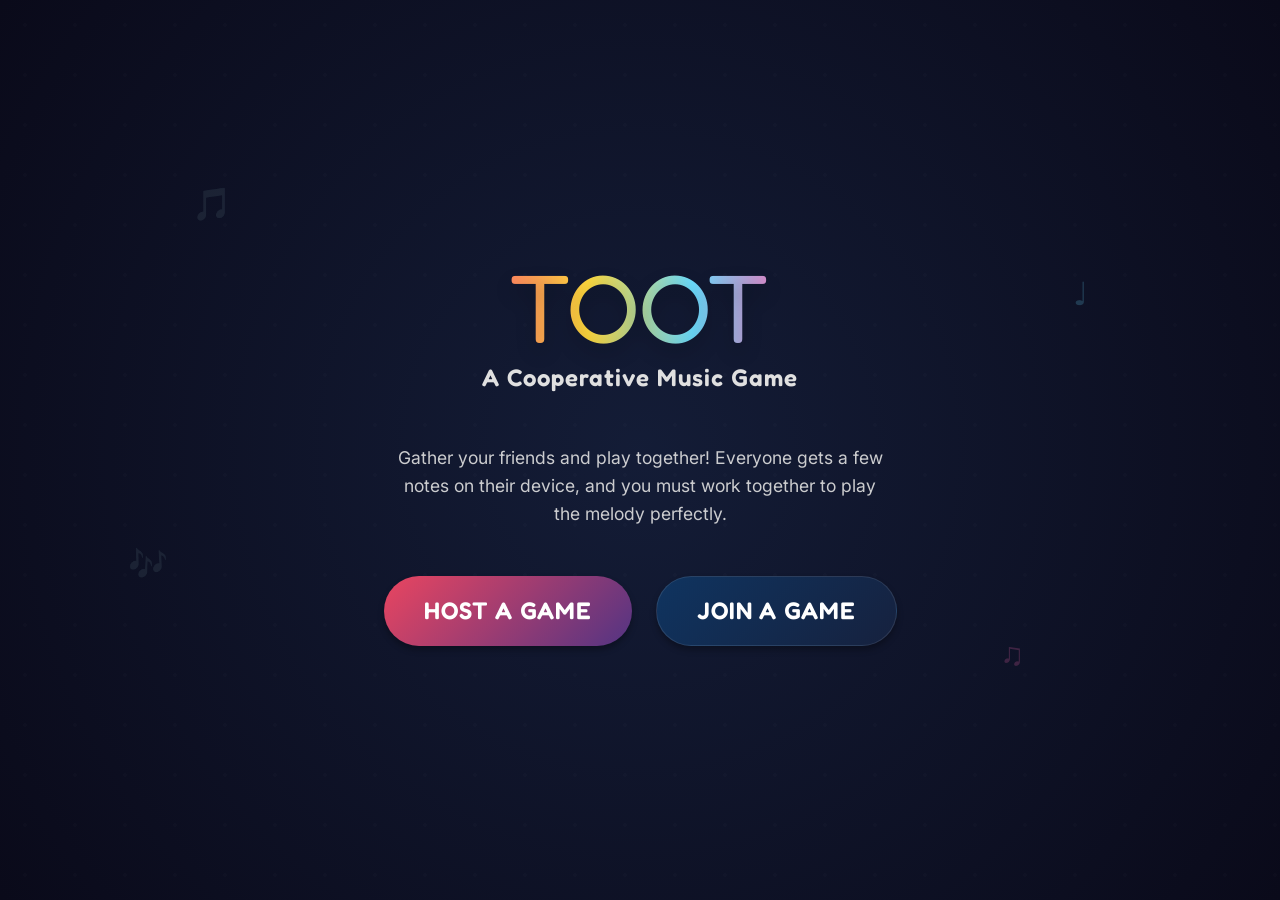
==== index.html @ 62890265 "Initial commit: Toot cooperative music game MVP" ====
<!DOCTYPE html>
<html lang="en">
<head>
  <meta charset="UTF-8">
  <meta name="viewport" content="width=device-width, initial-scale=1.0">
  <title>TOOT - A Cooperative Music Game</title>
  
  <!-- Google Fonts for Typography -->
  <link rel="preconnect" href="https://fonts.googleapis.com">
  <link rel="preconnect" href="https://fonts.gstatic.com" crossorigin>
  <link href="https://fonts.googleapis.com/css2?family=Fredoka+One&family=Inter:wght@400;600&display=swap" rel="stylesheet">
  
  <link rel="stylesheet" href="css/common.css">
  
  <style>
    /* Specific styles for Landing Page */
    .landing-container {
      flex: 1;
      display: flex;
      flex-direction: column;
      align-items: center;
      justify-content: center;
      padding: 2rem;
      text-align: center;
      z-index: 1; /* Above animated background */
    }

    .title-wrapper {
      margin-bottom: 1rem;
      animation: float 4s ease-in-out infinite;
    }

    @keyframes float {
      0% { transform: translateY(0px); }
      50% { transform: translateY(-10px); }
      100% { transform: translateY(0px); }
    }

    .game-title {
      font-size: 6rem;
      font-weight: 400; /* Fredoka One is already thick */
      margin: 0;
      background: linear-gradient(to right, var(--note-c), var(--note-e), var(--note-g), var(--note-c5));
      -webkit-background-clip: text;
      -webkit-text-fill-color: transparent;
      text-shadow: 0 10px 20px rgba(0,0,0,0.2);
      line-height: 1.1;
      letter-spacing: 2px;
    }

    .game-subtitle {
      font-size: 1.5rem;
      color: var(--text-primary);
      margin-bottom: 2rem;
      font-weight: 600;
      letter-spacing: 1px;
    }

    .description {
      max-width: 500px;
      font-size: 1.1rem;
      color: var(--text-primary);
      opacity: 0.9;
      margin-bottom: 3rem;
      line-height: 1.6;
    }

    .action-buttons {
      display: flex;
      gap: 1.5rem;
      flex-wrap: wrap;
      justify-content: center;
    }

    /* Small musical notes decoration */
    .note-deco {
      position: absolute;
      font-size: 2rem;
      opacity: 0.2;
      animation: float-note 6s ease-in-out infinite;
      z-index: -1;
    }

    .note-1 { top: 20%; left: 15%; color: var(--note-c); animation-delay: 0s; }
    .note-2 { top: 60%; left: 10%; color: var(--note-e); animation-delay: 1s; }
    .note-3 { top: 30%; right: 15%; color: var(--note-g); animation-delay: 2s; }
    .note-4 { top: 70%; right: 20%; color: var(--note-c5); animation-delay: 3s; }

    @keyframes float-note {
      0% { transform: translateY(0) rotate(0deg); opacity: 0.1; }
      50% { transform: translateY(-20px) rotate(15deg); opacity: 0.3; }
      100% { transform: translateY(0) rotate(0deg); opacity: 0.1; }
    }

    @media (max-width: 768px) {
      .game-title { font-size: 4rem; }
      .game-subtitle { font-size: 1.2rem; }
      .description { font-size: 1rem; }
      .action-buttons { flex-direction: column; width: 100%; max-width: 300px; }
      .btn { width: 100%; }
    }
  </style>
</head>
<body>

  <!-- Decorative Background Notes -->
  <div class="note-deco note-1">🎵</div>
  <div class="note-deco note-2">🎶</div>
  <div class="note-deco note-3">♩</div>
  <div class="note-deco note-4">♫</div>

  <main class="landing-container">
    <div class="title-wrapper">
      <h1 class="game-title">TOOT</h1>
      <h2 class="game-subtitle">A Cooperative Music Game</h2>
    </div>

    <p class="description">
      Gather your friends and play together! Everyone gets a few notes on their device, and you must work together to play the melody perfectly.
    </p>

    <div class="action-buttons">
      <a href="host.html" class="btn btn-primary btn-large">Host a Game</a>
      <a href="play.html" class="btn btn-secondary btn-large">Join a Game</a>
    </div>
  </main>

</body>
</html>
---- css/common.css ----
:root {
  /* Color Palette */
  --bg-dark: #0a0a1a;
  --bg-card: #1a1a2e;
  --bg-surface: #16213e;
  
  --text-primary: #e0e0e0;
  --text-bright: #ffffff;
  
  --accent-1: #e94560;
  --accent-2: #533483;
  --accent-3: #0f3460;
  
  --success: #00d68f;
  --fail: #ff6b6b;
  --warning: #ffd93d;

  /* Note Colors */
  --note-c: #ff6b6b;
  --note-cs: #ff856b; /* C# */
  --note-d: #ffa06b;
  --note-ds: #ffbc6b; /* D# */
  --note-e: #ffd93d;
  --note-f: #6bff8d;
  --note-fs: #1abc9c; /* F# */
  --note-g: #6bddff;
  --note-gs: #9b59b6; /* G# */
  --note-a: #6b8dff;
  --note-as: #a06bff; /* A# */
  --note-b: #c46bff;
  --note-c5: #ff6bb5;

  /* Fonts */
  --font-primary: 'Inter', -apple-system, BlinkMacSystemFont, 'Segoe UI', Roboto, Helvetica, Arial, sans-serif;
  --font-display: 'Fredoka One', 'Baloo 2', 'Inter', sans-serif; /* Playful display fonts */
}

/* Reset / Normalize */
*, *::before, *::after {
  box-sizing: border-box;
}

body, h1, h2, h3, h4, p, ul, ol, li, figure, figcaption, blockquote, dl, dd {
  margin: 0;
  padding: 0;
}

body {
  font-family: var(--font-primary);
  background-color: var(--bg-dark);
  color: var(--text-primary);
  line-height: 1.5;
  min-height: 100vh;
  display: flex;
  flex-direction: column;
  overflow-x: hidden;
  position: relative;
}

/* Subtle Animated Background Effect */
body::before {
  content: '';
  position: fixed;
  top: 0;
  left: 0;
  width: 100%;
  height: 100%;
  background: radial-gradient(circle at 50% 50%, var(--bg-surface) 0%, var(--bg-dark) 100%);
  opacity: 0.8;
  z-index: -2;
}

body::after {
  content: '';
  position: fixed;
  top: 0;
  left: 0;
  width: 200vw;
  height: 200vh;
  background-image: radial-gradient(rgba(255, 255, 255, 0.05) 2px, transparent 2px);
  background-size: 50px 50px;
  z-index: -1;
  animation: move-bg 60s linear infinite;
  opacity: 0.3;
}

@keyframes move-bg {
  0% { transform: translate(0, 0); }
  100% { transform: translate(-50px, -50px); }
}

/* Typography */
h1, h2, h3, h4, h5, h6 {
  font-family: var(--font-display);
  color: var(--text-bright);
  font-weight: 700;
  letter-spacing: 0.5px;
}

a {
  color: var(--accent-1);
  text-decoration: none;
  transition: color 0.2s ease;
}

a:hover {
  color: var(--note-c5);
}

/* Buttons */
.btn {
  display: inline-flex;
  align-items: center;
  justify-content: center;
  padding: 0.75rem 1.5rem;
  font-family: var(--font-display);
  font-size: 1.1rem;
  font-weight: 600;
  text-align: center;
  border: none;
  border-radius: 50px;
  cursor: pointer;
  transition: all 0.2s cubic-bezier(0.25, 0.8, 0.25, 1);
  background-color: var(--bg-card);
  color: var(--text-bright);
  box-shadow: 0 4px 6px rgba(0, 0, 0, 0.3);
  text-transform: uppercase;
  letter-spacing: 1px;
}

.btn:hover {
  transform: translateY(-2px);
  box-shadow: 0 6px 12px rgba(0, 0, 0, 0.4);
}

.btn:active {
  transform: translateY(1px);
  box-shadow: 0 2px 4px rgba(0, 0, 0, 0.3);
}

.btn-primary {
  background: linear-gradient(135deg, var(--accent-1), var(--accent-2));
  color: white;
}

.btn-secondary {
  background: linear-gradient(135deg, var(--accent-3), var(--bg-surface));
  color: white;
  border: 1px solid rgba(255, 255, 255, 0.1);
}

.btn-large {
  padding: 1rem 2.5rem;
  font-size: 1.5rem;
}

/* Utility Classes */
.text-center { text-align: center; }
.mt-1 { margin-top: 0.5rem; }
.mt-2 { margin-top: 1rem; }
.mt-3 { margin-top: 1.5rem; }
.mt-4 { margin-top: 2rem; }
.mb-1 { margin-bottom: 0.5rem; }
.mb-2 { margin-bottom: 1rem; }
.mb-3 { margin-bottom: 1.5rem; }
.mb-4 { margin-bottom: 2rem; }

.flex { display: flex; }
.flex-col { flex-direction: column; }
.items-center { align-items: center; }
.justify-center { justify-content: center; }
.gap-2 { gap: 1rem; }
.gap-3 { gap: 1.5rem; }
.gap-4 { gap: 2rem; }

/* Responsive */
@media (max-width: 768px) {
  .btn-large {
    padding: 0.875rem 2rem;
    font-size: 1.25rem;
  }
}
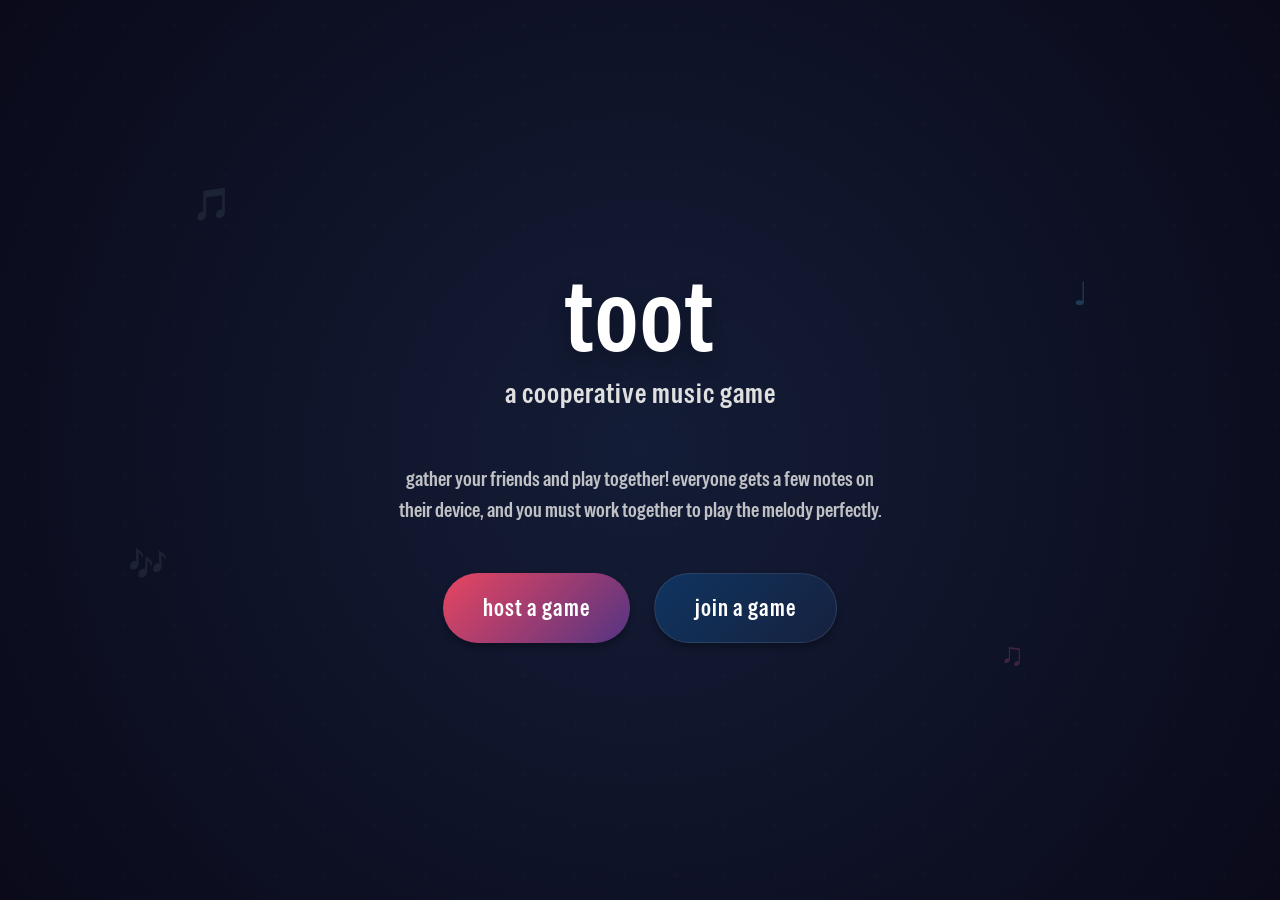
==== commit 3c1cf8b0: "Redesign Join screen to match template, apply Special Gothic font & lowercase across all screens" ====
--- a/index.html
+++ b/index.html
@@ -8,7 +8,7 @@
   <!-- Google Fonts for Typography -->
   <link rel="preconnect" href="https://fonts.googleapis.com">
   <link rel="preconnect" href="https://fonts.gstatic.com" crossorigin>
-  <link href="https://fonts.googleapis.com/css2?family=Fredoka+One&family=Inter:wght@400;600&display=swap" rel="stylesheet">
+  <link href="https://fonts.googleapis.com/css2?family=Special+Gothic+Condensed+One&display=swap" rel="stylesheet">
   
   <link rel="stylesheet" href="css/common.css">
   
@@ -37,32 +37,33 @@
     }
 
     .game-title {
-      font-size: 6rem;
-      font-weight: 400; /* Fredoka One is already thick */
+      font-size: 6.5rem;
+      font-weight: 400;
       margin: 0;
-      background: linear-gradient(to right, var(--note-c), var(--note-e), var(--note-g), var(--note-c5));
-      -webkit-background-clip: text;
-      -webkit-text-fill-color: transparent;
-      text-shadow: 0 10px 20px rgba(0,0,0,0.2);
+      color: #ffffff;
+      text-shadow: 0 10px 20px rgba(0,0,0,0.3);
       line-height: 1.1;
       letter-spacing: 2px;
+      text-transform: lowercase;
     }
 
     .game-subtitle {
-      font-size: 1.5rem;
+      font-size: 1.8rem;
       color: var(--text-primary);
       margin-bottom: 2rem;
-      font-weight: 600;
+      font-weight: 400;
       letter-spacing: 1px;
+      text-transform: lowercase;
     }
 
     .description {
       max-width: 500px;
-      font-size: 1.1rem;
+      font-size: 1.3rem;
       color: var(--text-primary);
-      opacity: 0.9;
+      opacity: 0.85;
       margin-bottom: 3rem;
-      line-height: 1.6;
+      line-height: 1.5;
+      text-transform: lowercase;
     }
 
     .action-buttons {
@@ -93,9 +94,9 @@
     }
 
     @media (max-width: 768px) {
-      .game-title { font-size: 4rem; }
-      .game-subtitle { font-size: 1.2rem; }
-      .description { font-size: 1rem; }
+      .game-title { font-size: 4.5rem; }
+      .game-subtitle { font-size: 1.4rem; }
+      .description { font-size: 1.1rem; }
       .action-buttons { flex-direction: column; width: 100%; max-width: 300px; }
       .btn { width: 100%; }
     }
@@ -111,17 +112,17 @@
 
   <main class="landing-container">
     <div class="title-wrapper">
-      <h1 class="game-title">TOOT</h1>
-      <h2 class="game-subtitle">A Cooperative Music Game</h2>
+      <h1 class="game-title">toot</h1>
+      <h2 class="game-subtitle">a cooperative music game</h2>
     </div>
 
     <p class="description">
-      Gather your friends and play together! Everyone gets a few notes on their device, and you must work together to play the melody perfectly.
+      gather your friends and play together! everyone gets a few notes on their device, and you must work together to play the melody perfectly.
     </p>
 
     <div class="action-buttons">
-      <a href="host.html" class="btn btn-primary btn-large">Host a Game</a>
-      <a href="play.html" class="btn btn-secondary btn-large">Join a Game</a>
+      <a href="host.html" class="btn btn-primary btn-large">host a game</a>
+      <a href="play.html" class="btn btn-secondary btn-large">join a game</a>
     </div>
   </main>
 
--- a/css/common.css
+++ b/css/common.css
@@ -1,3 +1,5 @@
+@import url('https://fonts.googleapis.com/css2?family=Special+Gothic+Condensed+One&display=swap');
+
 :root {
   /* Color Palette */
   --bg-dark: #0a0a1a;
@@ -31,8 +33,8 @@
   --note-c5: #ff6bb5;
 
   /* Fonts */
-  --font-primary: 'Inter', -apple-system, BlinkMacSystemFont, 'Segoe UI', Roboto, Helvetica, Arial, sans-serif;
-  --font-display: 'Fredoka One', 'Baloo 2', 'Inter', sans-serif; /* Playful display fonts */
+  --font-primary: 'Special Gothic Condensed One', -apple-system, BlinkMacSystemFont, 'Segoe UI', Roboto, sans-serif;
+  --font-display: 'Special Gothic Condensed One', -apple-system, sans-serif;
 }
 
 /* Reset / Normalize */
@@ -93,8 +95,9 @@
 h1, h2, h3, h4, h5, h6 {
   font-family: var(--font-display);
   color: var(--text-bright);
-  font-weight: 700;
+  font-weight: 400;
   letter-spacing: 0.5px;
+  text-transform: lowercase;
 }
 
 a {
@@ -114,8 +117,8 @@
   justify-content: center;
   padding: 0.75rem 1.5rem;
   font-family: var(--font-display);
-  font-size: 1.1rem;
-  font-weight: 600;
+  font-size: 1.3rem;
+  font-weight: 400;
   text-align: center;
   border: none;
   border-radius: 50px;
@@ -124,7 +127,7 @@
   background-color: var(--bg-card);
   color: var(--text-bright);
   box-shadow: 0 4px 6px rgba(0, 0, 0, 0.3);
-  text-transform: uppercase;
+  text-transform: lowercase;
   letter-spacing: 1px;
 }
 
@@ -172,6 +175,7 @@
 .gap-2 { gap: 1rem; }
 .gap-3 { gap: 1.5rem; }
 .gap-4 { gap: 2rem; }
+.hidden { display: none !important; }
 
 /* Responsive */
 @media (max-width: 768px) {
